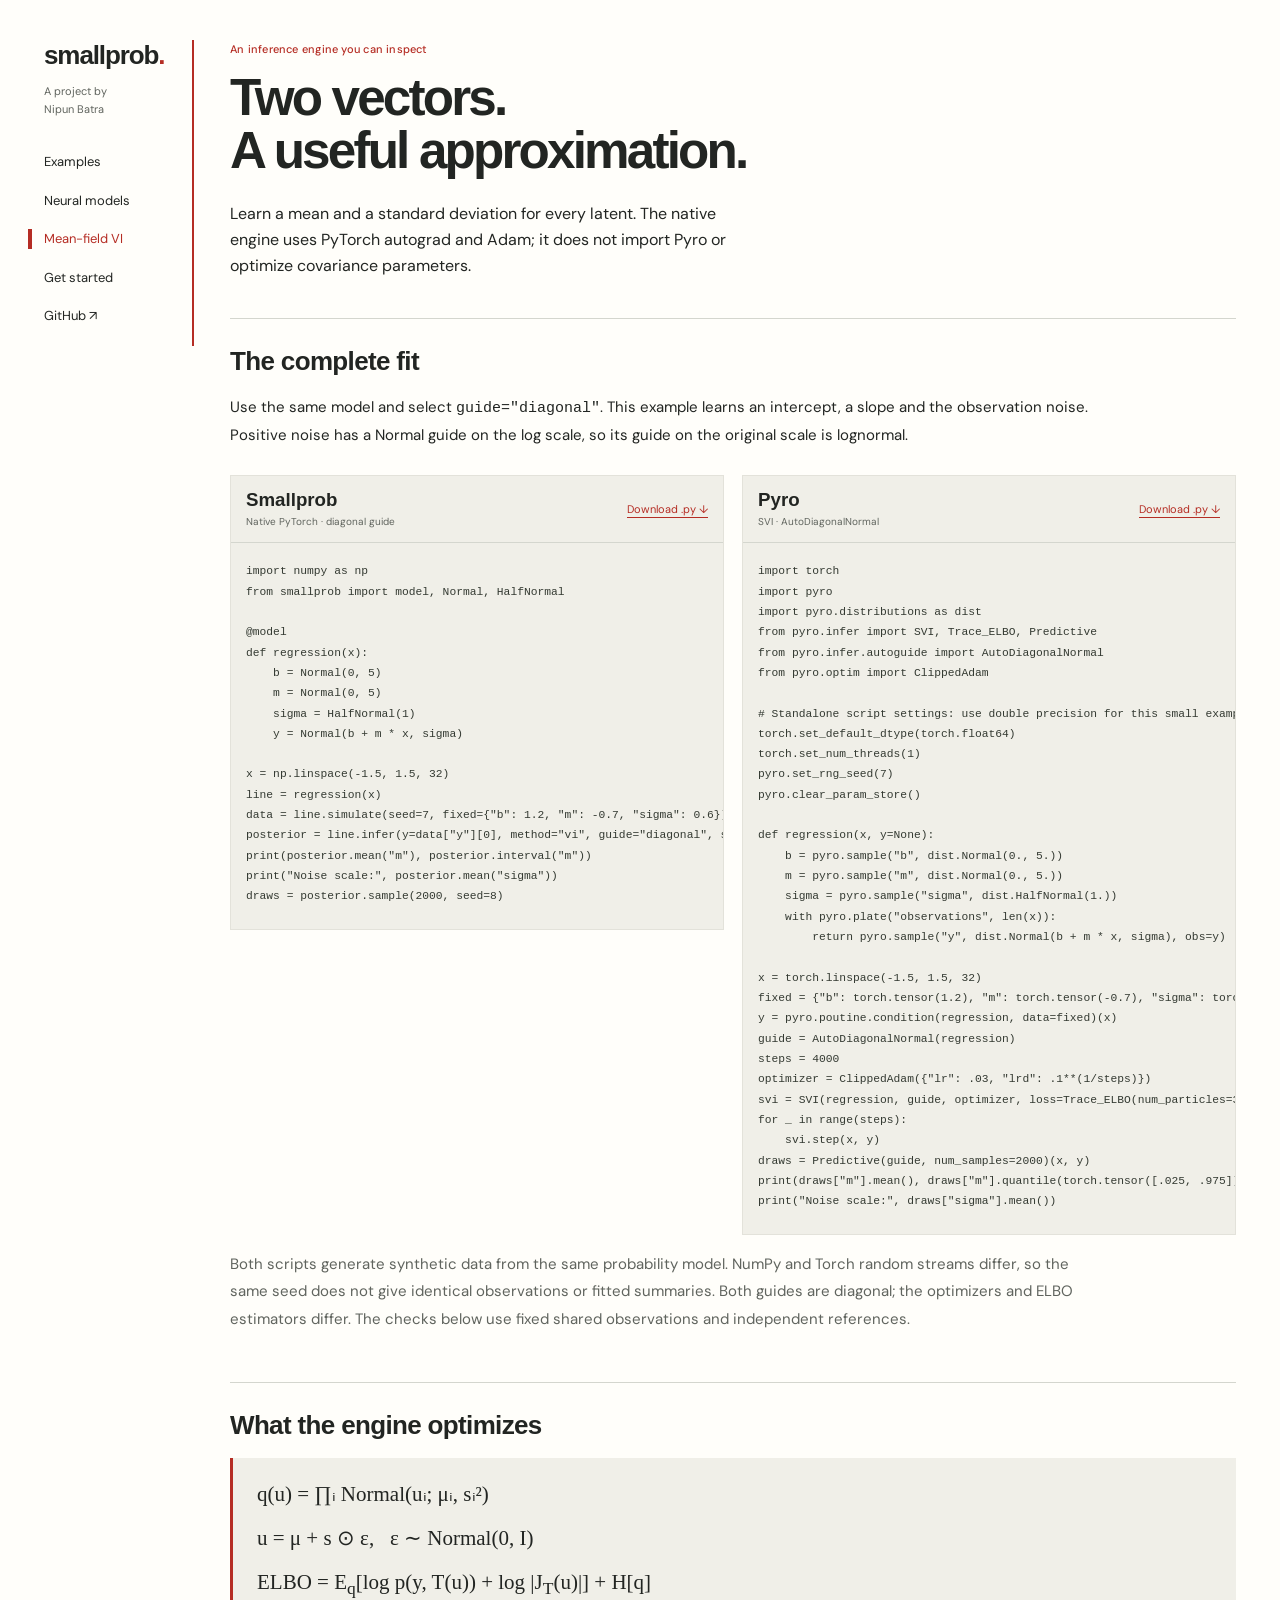
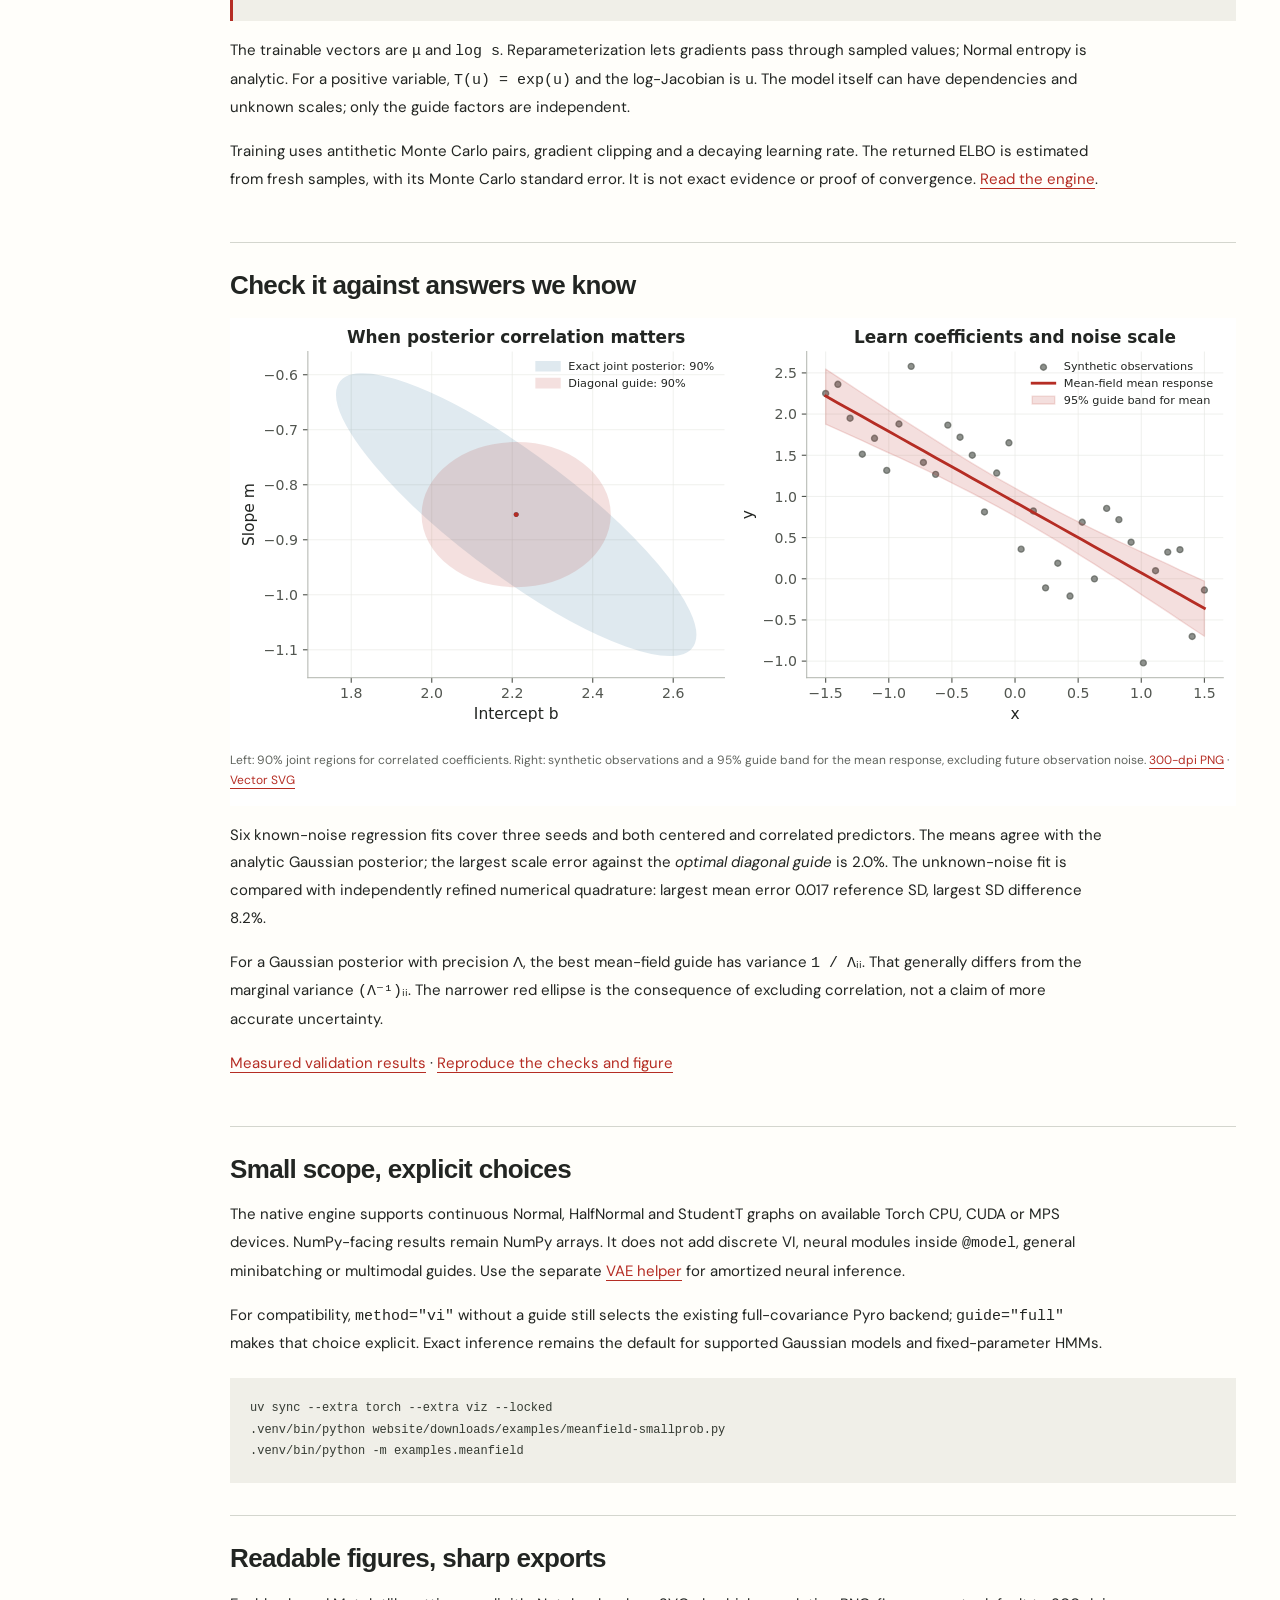
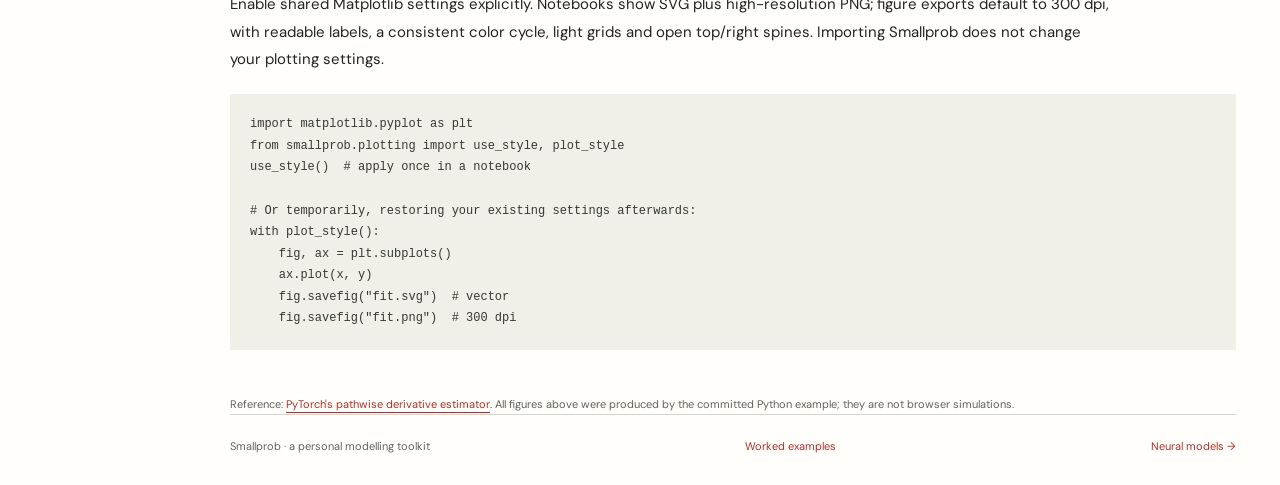
==== website/meanfield.html @ a1a0b84f "Add native diagonal VI and VAE with complete Pyro workflow comparisons" ====
<!doctype html><html lang="en"><head><meta charset="utf-8"><meta name="viewport" content="width=device-width,initial-scale=1"><title>Mean-field VI · Smallprob</title><meta name="description" content="A PyTorch-only variational inference engine with independent Normal factors, checked against exact posteriors."><link rel="icon" href="assets/favicon.svg" type="image/svg+xml"><link href="https://fonts.googleapis.com/css2?family=DM+Sans:wght@400;500;600;700&amp;display=swap" rel="stylesheet"><link rel="stylesheet" href="style.css"><link rel="stylesheet" href="article.css"></head>
<body><a class="skip-link" href="#main">Skip to content</a><div class="site-shell"><header class="site-header"><a class="wordmark" href="./">smallprob<span>.</span></a><p class="site-byline">A project by<br><a href="https://nipunbatra.github.io/">Nipun Batra</a></p><nav class="top-nav" aria-label="Main navigation"><a href="./#examples">Examples</a><a href="neural.html">Neural models</a><a href="meanfield.html" aria-current="page">Mean-field VI</a><a href="./#get-started">Get started</a><a href="https://github.com/nipunbatra/smallprob">GitHub ↗</a></nav></header>
<main id="main" class="page-width article-page"><section class="intro"><div><p class="eyebrow">An inference engine you can inspect</p><h1>Two vectors.<br>A useful approximation.</h1><p class="intro-lead">Learn a mean and a standard deviation for every latent. The native engine uses PyTorch autograd and Adam; it does not import Pyro or optimize covariance parameters.</p></div></section>
<section class="article-section"><h2>The complete fit</h2><p>Use the same model and select <code>guide="diagonal"</code>. This example learns an intercept, a slope and the observation noise. Positive noise has a Normal guide on the log scale, so its guide on the original scale is lognormal.</p><div class="comparison-grid"><div class="code-panel"><div class="code-heading"><div><h3>Smallprob</h3><p class="code-method">Native PyTorch · diagonal guide</p></div><a href="downloads/examples/meanfield-smallprob.py" download>Download .py ↓</a></div><pre tabindex="0"><code>import numpy as np
from smallprob import model, Normal, HalfNormal

@model
def regression(x):
    b = Normal(0, 5)
    m = Normal(0, 5)
    sigma = HalfNormal(1)
    y = Normal(b + m * x, sigma)

x = np.linspace(-1.5, 1.5, 32)
line = regression(x)
data = line.simulate(seed=7, fixed={&quot;b&quot;: 1.2, &quot;m&quot;: -0.7, &quot;sigma&quot;: 0.6})
posterior = line.infer(y=data[&quot;y&quot;][0], method=&quot;vi&quot;, guide=&quot;diagonal&quot;, steps=4000, seed=7)
print(posterior.mean(&quot;m&quot;), posterior.interval(&quot;m&quot;))
print(&quot;Noise scale:&quot;, posterior.mean(&quot;sigma&quot;))
draws = posterior.sample(2000, seed=8)
</code></pre></div><div class="code-panel"><div class="code-heading"><div><h3>Pyro</h3><p class="code-method">SVI · AutoDiagonalNormal</p></div><a href="downloads/examples/meanfield-pyro.py" download>Download .py ↓</a></div><pre tabindex="0"><code>import torch
import pyro
import pyro.distributions as dist
from pyro.infer import SVI, Trace_ELBO, Predictive
from pyro.infer.autoguide import AutoDiagonalNormal
from pyro.optim import ClippedAdam

# Standalone script settings: use double precision for this small example.
torch.set_default_dtype(torch.float64)
torch.set_num_threads(1)
pyro.set_rng_seed(7)
pyro.clear_param_store()

def regression(x, y=None):
    b = pyro.sample(&quot;b&quot;, dist.Normal(0., 5.))
    m = pyro.sample(&quot;m&quot;, dist.Normal(0., 5.))
    sigma = pyro.sample(&quot;sigma&quot;, dist.HalfNormal(1.))
    with pyro.plate(&quot;observations&quot;, len(x)):
        return pyro.sample(&quot;y&quot;, dist.Normal(b + m * x, sigma), obs=y)

x = torch.linspace(-1.5, 1.5, 32)
fixed = {&quot;b&quot;: torch.tensor(1.2), &quot;m&quot;: torch.tensor(-0.7), &quot;sigma&quot;: torch.tensor(0.6)}
y = pyro.poutine.condition(regression, data=fixed)(x)
guide = AutoDiagonalNormal(regression)
steps = 4000
optimizer = ClippedAdam({&quot;lr&quot;: .03, &quot;lrd&quot;: .1**(1/steps)})
svi = SVI(regression, guide, optimizer, loss=Trace_ELBO(num_particles=32, vectorize_particles=True))
for _ in range(steps):
    svi.step(x, y)
draws = Predictive(guide, num_samples=2000)(x, y)
print(draws[&quot;m&quot;].mean(), draws[&quot;m&quot;].quantile(torch.tensor([.025, .975])))
print(&quot;Noise scale:&quot;, draws[&quot;sigma&quot;].mean())
</code></pre></div></div><p class="comparison-note">Both scripts generate synthetic data from the same probability model. NumPy and Torch random streams differ, so the same seed does not give identical observations or fitted summaries. Both guides are diagonal; the optimizers and ELBO estimators differ. The checks below use fixed shared observations and independent references.</p></section>
<section class="article-section"><h2>What the engine optimizes</h2><div class="formula">q(u) = ∏ᵢ Normal(uᵢ; μᵢ, sᵢ²)<br>u = μ + s ⊙ ε, &nbsp; ε ∼ Normal(0, I)<br>ELBO = E<sub>q</sub>[log p(y, T(u)) + log |J<sub>T</sub>(u)|] + H[q]</div><p>The trainable vectors are <code>μ</code> and <code>log s</code>. Reparameterization lets gradients pass through sampled values; Normal entropy is analytic. For a positive variable, <code>T(u) = exp(u)</code> and the log-Jacobian is <code>u</code>. The model itself can have dependencies and unknown scales; only the guide factors are independent.</p><p>Training uses antithetic Monte Carlo pairs, gradient clipping and a decaying learning rate. The returned ELBO is estimated from fresh samples, with its Monte Carlo standard error. It is not exact evidence or proof of convergence. <a href="https://github.com/nipunbatra/smallprob/blob/main/src/smallprob/meanfield.py">Read the engine</a>.</p></section>
<section class="article-section"><h2>Check it against answers we know</h2><figure class="result-figure"><img src="assets/meanfield/validation.svg" alt="Exact correlated Gaussian ellipse compared with a narrower diagonal guide, and unknown-noise regression with guide bands"><figcaption>Left: 90% joint regions for correlated coefficients. Right: synthetic observations and a 95% guide band for the mean response, excluding future observation noise. <a href="assets/meanfield/validation.png">300-dpi PNG</a> · <a href="assets/meanfield/validation.svg">Vector SVG</a></figcaption></figure><p>Six known-noise regression fits cover three seeds and both centered and correlated predictors. The means agree with the analytic Gaussian posterior; the largest scale error against the <em>optimal diagonal guide</em> is 2.0%. The unknown-noise fit is compared with independently refined numerical quadrature: largest mean error 0.017 reference SD, largest SD difference 8.2%.</p><p>For a Gaussian posterior with precision Λ, the best mean-field guide has variance <code>1 / Λᵢᵢ</code>. That generally differs from the marginal variance <code>(Λ⁻¹)ᵢᵢ</code>. The narrower red ellipse is the consequence of excluding correlation, not a claim of more accurate uncertainty.</p><p><a href="assets/meanfield/validation.json">Measured validation results</a> · <a href="https://github.com/nipunbatra/smallprob/blob/main/examples/meanfield.py">Reproduce the checks and figure</a></p></section>
<section class="article-section"><h2>Small scope, explicit choices</h2><p>The native engine supports continuous Normal, HalfNormal and StudentT graphs on available Torch CPU, CUDA or MPS devices. NumPy-facing results remain NumPy arrays. It does not add discrete VI, neural modules inside <code>@model</code>, general minibatching or multimodal guides. Use the separate <a href="neural.html">VAE helper</a> for amortized neural inference.</p><p>For compatibility, <code>method="vi"</code> without a guide still selects the existing full-covariance Pyro backend; <code>guide="full"</code> makes that choice explicit. Exact inference remains the default for supported Gaussian models and fixed-parameter HMMs.</p><pre><code>uv sync --extra torch --extra viz --locked
.venv/bin/python website/downloads/examples/meanfield-smallprob.py
.venv/bin/python -m examples.meanfield</code></pre></section>
<section class="article-section"><h2>Readable figures, sharp exports</h2><p>Enable shared Matplotlib settings explicitly. Notebooks show SVG plus high-resolution PNG; figure exports default to 300 dpi, with readable labels, a consistent color cycle, light grids and open top/right spines. Importing Smallprob does not change your plotting settings.</p><pre><code>import matplotlib.pyplot as plt
from smallprob.plotting import use_style, plot_style
use_style()  # apply once in a notebook

# Or temporarily, restoring your existing settings afterwards:
with plot_style():
    fig, ax = plt.subplots()
    ax.plot(x, y)
    fig.savefig("fit.svg")  # vector
    fig.savefig("fit.png")  # 300 dpi</code></pre></section>
<p class="comparison-note">Reference: <a href="https://docs.pytorch.org/docs/stable/distributions.html#pathwise-derivative">PyTorch's pathwise derivative estimator</a>. All figures above were produced by the committed Python example; they are not browser simulations.</p>
</main><footer class="site-footer"><p>Smallprob · a personal modelling toolkit</p><a href="./">Worked examples</a><a href="neural.html">Neural models →</a></footer></div></body></html>
---- website/style.css ----
:root {
  color-scheme: light;
  --paper: #fffefa;
  --surface: #fffefa;
  --ink: #222522;
  --muted: #60645e;
  --line: #d4d6ce;
  --accent: #b52d24;
  --accent-soft: #f5eae4;
  --code: #f0efe8;
  --mono: ui-monospace, SFMono-Regular, Menlo, Consolas, "Liberation Mono", monospace;
  --sans: "DM Sans", Arial, sans-serif;
  --heading: Arial, Helvetica, sans-serif;
}
* { box-sizing: border-box; }
html { scroll-padding-top: 24px; scroll-behavior: smooth; }
body { margin: 0; background: var(--paper); color: var(--ink); font: 16px/1.65 var(--sans); -webkit-font-smoothing: antialiased; }
a { color: var(--accent); text-underline-offset: 4px; text-decoration-thickness: 1px; }
a:hover { text-decoration: underline; }
button, a { -webkit-tap-highlight-color: transparent; touch-action: manipulation; }
button { font: inherit; cursor: pointer; }
button:disabled { cursor: default; }
:focus-visible { outline: 2px solid var(--accent); outline-offset: 5px; }
img { display: block; max-width: 100%; }
[hidden] { display: none !important; }
h1, h2, h3, h4, p, figure { margin: 0; }
h1, h2, h3, h4 { font-family: var(--heading); line-height: 1.15; text-wrap: balance; }
code, pre { font-family: var(--mono); }
.site-shell { width: min(1360px, calc(100% - 88px)); margin: 40px auto 0; display: grid; grid-template-columns: 150px minmax(0, 1fr); column-gap: 36px; }
.page-width { min-width: 0; grid-column: 2; }
.skip-link { position: fixed; top: 8px; left: 8px; transform: translateY(-160%); background: var(--paper); padding: 10px 14px; z-index: 5; }
.skip-link:focus { transform: none; }
.site-header { align-self: start; position: sticky; top: 32px; border-right: 2px solid var(--accent); padding: 0 18px 20px 0; }
.wordmark { display: block; color: var(--ink); font: 700 26px/1.2 var(--heading); letter-spacing: -1.1px; text-decoration: none; }
.wordmark span { color: var(--accent); }
.wordmark:hover { color: var(--accent); text-decoration: none; }
.site-byline { font-size: 11px; line-height: 1.6; margin-top: 12px; color: var(--muted); }
.site-byline a { color: inherit; text-decoration: none; }
.site-byline a:hover { color: var(--accent); text-decoration: underline; }
.top-nav { display: flex; flex-direction: column; align-items: flex-start; gap: 19px; padding-top: 34px; font-size: 13px; line-height: 1.5; }
.top-nav a { color: var(--ink); text-decoration: none; }
.top-nav a[aria-current] { color: var(--accent); border-left: 4px solid var(--accent); padding-left: 12px; margin-left: -16px; }
.top-nav a:hover { color: var(--accent); }
.rail-note { font-size: 10px; color: var(--muted); line-height: 1.8; margin-top: 42px; }
.intro { display: grid; grid-template-columns: minmax(0, 1.35fr) minmax(0, 1fr); align-items: end; gap: 5%; padding-bottom: 38px; }
.eyebrow { font-size: 11px; font-weight: 500; color: var(--accent); letter-spacing: .02em; }
h1 { font-size: clamp(42px, 4.1vw, 62px); font-weight: 800; letter-spacing: -.055em; line-height: 1.04; margin-top: 13px; }
.intro-lead { font-size: 16px; line-height: 1.65; max-width: 530px; margin-top: 23px; text-wrap: pretty; }
.intro-links { display: flex; flex-wrap: wrap; gap: 9px 24px; margin-top: 18px; font-size: 12px; }
.intro-links a { text-decoration: none; }
.intro-links a:hover { text-decoration: underline; }
.intro-aside { border-top: 1px solid var(--line); padding-top: 19px; margin-bottom: 4px; font-size: 12px; color: var(--muted); }
.intro-code { margin-bottom: 8px; overflow-wrap: anywhere; color: var(--ink); font-size: 13px; }
.intro-detail { margin-top: 18px; font-size: 11px; }
.gallery { border-top: 1px solid var(--line); }
.case-sidebar { border-bottom: 1px solid var(--line); padding: 22px 0 20px; margin-bottom: 30px; }
.sidebar-heading { display: flex; align-items: baseline; gap: 10px; margin-bottom: 15px; }
.sidebar-heading h2 { font-size: 24px; font-weight: 700; letter-spacing: -.035em; }
.sidebar-heading > span { font: 11px var(--mono); color: var(--muted); }
.case-tabs { display: grid; grid-template-columns: repeat(4, minmax(0, 1fr)); gap: 7px 18px; }
.case-tab { display: flex; align-items: baseline; gap: 8px; text-align: left; border: 0; border-bottom: 1px solid transparent; background: transparent; padding: 7px 0; color: var(--muted); font-size: 12px; line-height: 1.5; transition: color .12s, border-color .12s; }
.case-tab:hover { color: var(--accent); border-bottom-color: var(--line); }
.case-tab[aria-selected=true] { color: var(--accent); font-weight: 600; border-bottom-color: var(--accent); }
.case-tab:active { transform: translateY(1px); }
.case-number { flex: none; font: 10px var(--mono); opacity: .7; }
.sidebar-note { font-size: 11px; line-height: 1.6; color: var(--muted); margin-top: 13px; }
.case-main { min-width: 0; }
.case-heading { display: flex; justify-content: space-between; align-items: flex-start; gap: 20px; margin-bottom: 13px; }
.case-heading .eyebrow { font-size: 11px; margin-bottom: 10px; }
.case-heading h2 { font-size: 32px; font-weight: 700; letter-spacing: -.035em; }
.method-badge { flex-shrink: 0; font-size: 10px; line-height: 1.4; padding: 6px 0 6px 10px; border-left: 2px solid var(--accent); margin-top: 3px; color: var(--muted); }
.case-description { max-width: 770px; color: var(--muted); font-size: 14px; line-height: 1.7; text-wrap: pretty; }
.model-section, .figure-section, .result-section { margin-top: 30px; }
.section-label { font-size: 17px; font-weight: 700; letter-spacing: -.02em; line-height: 1.5; }
.section-heading { display: flex; align-items: center; justify-content: space-between; gap: 18px; margin-bottom: 14px; }
.download-links { display: flex; flex-wrap: wrap; gap: 16px; }
.workflow-tabs { display: flex; align-items: stretch; flex-wrap: wrap; gap: 0; border-bottom: 1px solid var(--line); margin-bottom: 16px; }
.workflow-tab { border: 0; border-bottom: 2px solid transparent; margin-bottom: -1px; background: transparent; padding: 11px 15px 10px; font-size: 12px; line-height: 1.5; color: var(--muted); }
.workflow-tab:first-child { padding-left: 0; padding-right: 18px; }
.workflow-tab[aria-selected=true] { color: var(--accent); font-weight: 600; border-bottom-color: var(--accent); }
.workflow-tab:hover { color: var(--accent); }
.workflow-tab:active { transform: translateY(1px); }
.workflow-number { margin-right: 7px; font: 10px var(--mono); opacity: .7; }
.comparison-grid { display: grid; grid-template-columns: minmax(0, 1fr) minmax(0, 1fr); gap: 18px; align-items: start; }
.code-panel { min-width: 0; background: var(--code); border: 1px solid #e3e2da; overflow: hidden; }
.code-panel-smallprob { border-top: 2px solid var(--accent); }
.code-heading { display: flex; justify-content: space-between; align-items: center; gap: 10px; min-height: 67px; padding: 11px 15px; border-bottom: 1px solid var(--line); }
.code-heading h4 { font-size: 13px; font-weight: 700; line-height: 1.4; }
.code-method { color: var(--muted); font-size: 10px; line-height: 1.45; margin-top: 4px; }
.code-panel-smallprob .code-heading h4 { color: var(--accent); }
.code-caption { font-size: 11px; color: var(--muted); }
.copy-button { flex-shrink: 0; border: 0; border-radius: 2px; background: transparent; color: var(--muted); padding: 4px; font-size: 10px; line-height: 1.6; }
.copy-button:hover { color: var(--accent); background: var(--accent-soft); }
.copy-button:active { transform: translateY(1px); }
pre { margin: 0; padding: 18px 15px 22px; overflow-x: auto; max-width: 100%; font-size: 11.3px; line-height: 1.8; tab-size: 4; color: #343a32; scrollbar-width: thin; scrollbar-color: #b9bdb2 transparent; }
pre code { font: inherit; white-space: pre; }
.tok-keyword { color: #a52e29; font-weight: 600; }
.tok-string { color: #586446; }
.tok-number { color: #845e3c; }
.tok-comment { color: #72766c; font-style: italic; }
.comparison-note { font-size: 11px; line-height: 1.75; color: var(--muted); margin-top: 13px; max-width: 850px; }
#workflow-note:empty { display: none; }
.text-link { font-size: 11px; font-weight: 500; text-decoration: none; line-height: 1.7; }
.text-link:hover { text-decoration: underline; }
.model-figure { border-top: 1px solid var(--line); border-bottom: 1px solid var(--line); padding-block: 15px 12px; }
.model-figure > a { display: block; background: white; min-height: 160px; }
.model-figure img { width: 100%; height: auto; max-height: 760px; object-fit: contain; }
.model-figure figcaption { font-size: 10px; line-height: 1.7; color: var(--muted); padding-top: 12px; }
.result-text { white-space: pre-line; font-size: 14px; line-height: 1.75; max-width: 780px; margin-bottom: 18px; font-variant-numeric: tabular-nums; }
.result-figure { background: white; overflow: hidden; }
.result-figure img { width: 100%; max-height: 720px; object-fit: contain; }
.figure-error { background: var(--code); padding: 28px; color: var(--muted); font-size: 13px; }
.notes-section { margin-top: 30px; border-top: 1px solid var(--line); padding-top: 22px; }
.model-notes { padding-left: 17px; margin: 14px 0 0; font-size: 12px; color: var(--muted); max-width: 850px; line-height: 1.8; }
.model-notes li + li { margin-top: 7px; }
.source-links { display: flex; flex-wrap: wrap; gap: 8px 22px; margin-top: 17px; font-size: 11px; }
.source-links a { overflow-wrap: anywhere; }
.case-stepper { display: flex; justify-content: space-between; align-items: center; gap: 20px; margin-top: 30px; border-top: 1px solid var(--line); padding-top: 20px; }
.case-stepper button { border: 0; background: transparent; color: var(--accent); font-size: 12px; font-weight: 500; padding: 5px 0; }
.case-stepper button:disabled { opacity: .4; }
.case-stepper button:not(:disabled):hover { text-decoration: underline; text-underline-offset: 4px; }
.neural-preview { display: grid; grid-template-columns: minmax(0, 1.2fr) minmax(0, 1fr); gap: 8%; margin-top: 65px; padding-block: 30px 35px; border-top: 1px solid var(--line); }
.neural-preview h2, .setup-copy h2 { font-size: 30px; letter-spacing: -.035em; margin: 11px 0 16px; }
.neural-preview > div > p:not(.eyebrow) { font-size: 14px; color: var(--muted); line-height: 1.75; }
.neural-preview .text-link { display: inline-block; margin-top: 17px; font-size: 12px; }
.neural-sketch { align-self: center; display: grid; grid-template-columns: auto minmax(0, 1fr) auto minmax(0, 1fr) auto; align-items: center; text-align: center; gap: 8px; padding-top: 20px; }
.sketch-node { font: italic 28px Georgia, serif; border: 1px solid var(--line); width: 44px; height: 44px; border-radius: 50%; display: grid; place-items: center; }
.sketch-arrow { position: relative; font-size: 30px; color: var(--accent); }
.sketch-arrow > span { position: absolute; bottom: 90%; width: max-content; max-width: 125%; left: 50%; transform: translateX(-50%); font-size: 9px; color: var(--muted); }
.neural-sketch > p { grid-column: 1 / -1; margin-top: 14px; font-size: 10px !important; }
.get-started { display: grid; grid-template-columns: minmax(0, 1fr) minmax(0, 1.35fr); gap: 6%; padding-block: 34px 38px; border-top: 1px solid var(--line); }
.setup-copy > p:not(.eyebrow) { font-size: 14px; color: var(--muted); line-height: 1.8; max-width: 420px; }
.primary-link { display: inline-flex; align-items: center; gap: 14px; margin-top: 20px; font-size: 12px; font-weight: 500; text-decoration: none; }
.primary-link:hover { text-decoration: underline; }
.setup-detail { min-width: 0; align-self: center; }
.setup-detail .code-heading { min-height: 43px; }
.setup-detail pre { font-size: 11px; line-height: 2; }
.setup-note { font-size: 11px; color: var(--muted); line-height: 1.8; margin-top: 13px; }
.setup-note code { font-size: 10px; }
.notebook-section { display: grid; grid-template-columns: minmax(0, 1fr) minmax(0, 1.35fr); gap: 6%; padding-block: 30px 36px; border-top: 1px solid var(--line); }
.notebook-section h2 { font-size: 24px; letter-spacing: -.035em; margin-bottom: 13px; }
.notebook-section > div > p { font-size: 13px; color: var(--muted); max-width: 360px; }
.notebook-list { display: grid; gap: 22px; font-size: 13px; }
.notebook-list > div + div { border-top: 1px solid var(--line); padding-top: 19px; }
.notebook-list p { display: flex; flex-wrap: wrap; gap: 8px 24px; margin-top: 7px; font-size: 11px; }
.site-footer { grid-column: 2; display: flex; justify-content: space-between; align-items: center; gap: 18px; border-top: 1px solid var(--line); padding-block: 22px 30px; font-size: 11px; color: var(--muted); }
.site-footer a { text-decoration: none; }
.load-state { padding: 20px 0; color: var(--muted); font-size: 14px; }
.load-state p { margin-bottom: 18px; }
.skeleton { background: var(--code); }
.skeleton-title { height: 32px; width: 48%; margin-bottom: 32px; }
.skeleton-code { height: 240px; width: 100%; }
.navigation-status { padding: 12px 14px; margin-bottom: 22px; background: var(--code); border-left: 2px solid var(--accent); font-size: 12px; }
.copy-status { position: fixed; bottom: 22px; left: 50%; transform: translateX(-50%); max-width: calc(100% - 32px); width: max-content; background: var(--ink); color: var(--surface); padding: 0; z-index: 3; font-size: 12px; line-height: 1.5; pointer-events: none; }
.copy-status:not(:empty) { padding: 10px 16px; }
.copy-fallback { position: fixed; top: 0; left: 0; width: 1px; height: 1px; padding: 0; border: 0; opacity: 0; pointer-events: none; }
@media (min-width: 1500px) { pre { font-size: 12px; } }
@media (max-width: 1180px) {
  .site-shell { width: calc(100% - 56px); grid-template-columns: 125px minmax(0, 1fr); column-gap: 27px; }
  .wordmark { font-size: 24px; }
  .intro { gap: 4%; grid-template-columns: minmax(0, 1.4fr) minmax(0, 1fr); }
  .intro-code { font-size: 11px; }
  .case-tabs { grid-template-columns: repeat(3, minmax(0, 1fr)); }
  .case-tab { font-size: 11px; }
  pre { font-size: 10.5px; }
}
@media (max-width: 900px) {
  .site-shell { display: block; width: calc(100% - 40px); margin-top: 0; }
  .site-header { position: static; border: 0; border-bottom: 1px solid var(--line); padding: 22px 0; }
  .wordmark { font-size: 28px; display: inline-block; }
  .site-byline { display: inline-block; margin: 0 0 0 16px; font-size: 10px; line-height: 1.4; }
  .site-byline br { display: none; }
  .top-nav { flex-direction: row; flex-wrap: wrap; gap: 10px 22px; padding-top: 16px; font-size: 12px; }
  .top-nav a[aria-current] { border: 0; padding: 0; margin: 0; text-decoration: underline; text-underline-offset: 7px; }
  .rail-note { display: none; }
  .intro { padding-block: 28px 30px; gap: 5%; }
  h1 { font-size: 48px; }
  .intro-lead { font-size: 15px; }
  .intro-aside { font-size: 11px; }
  .intro-detail { font-size: 10px; }
  .case-heading h2 { font-size: 29px; }
  .case-tabs { grid-template-columns: repeat(3, minmax(0, 1fr)); }
  .comparison-grid { gap: 14px; }
  .code-heading { padding-inline: 12px; }
  pre { padding-inline: 12px; }
  .neural-preview { gap: 5%; }
}
@media (max-width: 680px) {
  .site-shell { width: calc(100% - 36px); }
  .top-nav { gap: 9px 20px; font-size: 11px; }
  .intro { grid-template-columns: 1fr; gap: 23px; }
  h1 { font-size: 46px; }
  .intro-lead { max-width: 490px; margin-top: 18px; }
  .intro-links { font-size: 11px; gap: 10px 20px; }
  .intro-aside { font-size: 11px; padding-top: 16px; }
  .intro-code { font-size: 13px; }
  .intro-detail { margin-top: 10px; }
  .case-sidebar { padding-block: 20px; margin-bottom: 25px; }
  .sidebar-heading h2 { font-size: 23px; }
  .case-tabs { grid-template-columns: repeat(2, minmax(0, 1fr)); gap: 6px 15px; }
  .case-tab { font-size: 11px; gap: 6px; padding-block: 8px; }
  .case-number { font-size: 9px; }
  .case-heading { flex-direction: column; align-items: flex-start; gap: 12px; }
  .case-heading h2 { font-size: 29px; }
  .method-badge { font-size: 10px; padding-block: 3px; }
  .case-description { font-size: 13px; }
  .section-heading { align-items: flex-start; gap: 10px; flex-wrap: wrap; }
  .section-label { font-size: 16px; }
  .download-links { gap: 17px; }
  .text-link { font-size: 10px; }
  .workflow-tabs { flex-wrap: nowrap; }
  .workflow-tab { flex: 1; padding: 10px 6px; font-size: 10px; text-align: center; }
  .workflow-tab:first-child { padding-inline: 0 6px; }
  .workflow-number { display: block; margin: 0 0 3px; font-size: 9px; }
  .comparison-grid { grid-template-columns: 1fr; gap: 16px; }
  .code-heading { min-height: 61px; }
  .code-heading h4 { font-size: 12px; }
  pre { font-size: 11px; }
  .comparison-note { font-size: 10px; }
  .model-figure { padding-top: 12px; }
  .model-figure > a { min-height: 110px; }
  .model-figure figcaption { font-size: 9px; }
  .result-text { font-size: 13px; }
  .model-notes { font-size: 11px; }
  .source-links { font-size: 10px; gap: 9px 18px; }
  .case-stepper button { font-size: 11px; }
  .neural-preview { grid-template-columns: 1fr; gap: 35px; margin-top: 45px; padding-block: 28px 32px; }
  .neural-preview h2, .setup-copy h2 { font-size: 27px; }
  .neural-preview > div > p:not(.eyebrow) { font-size: 13px; }
  .neural-sketch { width: min(420px, 100%); padding: 18px 8px 0; }
  .get-started, .notebook-section { grid-template-columns: 1fr; gap: 25px; padding-block: 28px 32px; }
  .setup-copy > p:not(.eyebrow) { font-size: 13px; }
  .setup-detail pre { font-size: 10px; }
  .setup-note { font-size: 10px; }
  .notebook-section h2 { font-size: 23px; }
  .notebook-section > div > p { font-size: 12px; }
  .notebook-list { font-size: 12px; }
  .notebook-list p { font-size: 10px; }
  .site-footer { flex-wrap: wrap; column-gap: 18px; row-gap: 8px; font-size: 10px; }
  .site-footer > p { width: 100%; }
  .copy-status { font-size: 11px; }
}
@media (prefers-reduced-motion: reduce) {
  * { scroll-behavior: auto !important; transition: none !important; }
}
/* Neural model companion page. */
.math-aside { font-size: 13px; line-height: 1.8; }
.math-aside > p + p { margin-top: 15px; }
.math-aside strong { font-size: 11px; font-weight: 500; color: var(--ink); }
.neural-example { padding-top: 28px; border-top: 1px solid var(--line); }
.neural-figures { display: grid; gap: 30px; margin-top: 24px; }
.neural-figures figure { margin: 0; min-width: 0; border-bottom: 1px solid var(--line); padding-bottom: 14px; }
.neural-figures img { width: 100%; max-height: 740px; object-fit: contain; background: white; }
.neural-figures figcaption { font-size: 11px; color: var(--muted); line-height: 1.7; margin-top: 12px; }
.neural-figures figcaption a { margin-left: 12px; white-space: nowrap; }
.metric-list { margin-top: 18px; display: grid; grid-template-columns: repeat(2, minmax(0, 1fr)); column-gap: 30px; }
.metric-list > div { display: grid; grid-template-columns: minmax(0, 1fr) auto; align-items: baseline; gap: 18px; border-top: 1px solid var(--line); padding-block: 11px; font-size: 12px; }
.metric-list dt { color: var(--muted); }
.metric-list dd { margin: 0; font: 12px/1.5 var(--mono); text-align: right; }
.neural-next { margin-top: 42px; border-top: 1px solid var(--line); padding-block: 28px 36px; }
.neural-next h2 { font-size: 26px; letter-spacing: -.035em; margin-bottom: 22px; }
.neural-next-grid { display: grid; grid-template-columns: repeat(2, minmax(0, 1fr)); gap: 35px; }
.neural-next-grid h3 { font-size: 16px; margin-bottom: 9px; }
.neural-next-grid p { font-size: 13px; color: var(--muted); line-height: 1.75; margin-bottom: 12px; }
.neural-next-grid a { font-size: 11px; }
@media (max-width: 680px) {
  .math-aside { font-size: 12px; }
  .metric-list, .neural-next-grid { grid-template-columns: 1fr; }
  .neural-next-grid { gap: 24px; }
  .neural-next h2 { font-size: 24px; }
  .neural-figures figcaption { font-size: 10px; }
}

.metric-detail { grid-column: 1 / -1; font-size: 10px; color: var(--muted); line-height: 1.65; margin-top: -9px; }
.equation-lines { border-left: 2px solid var(--line); padding-left: 15px; margin-top: 20px; font: 13px/1.8 var(--mono); overflow-x: auto; }
.equation-lines p + p { margin-top: 8px; }
@media (max-width: 680px) { .equation-lines { font-size: 10px; } }
---- website/article.css ----
.article-page .intro { display: block; max-width: 890px; }
.article-page .intro h1 { font-size: clamp(38px, 4vw, 58px); }
.article-section { border-top: 1px solid var(--line); padding: 28px 0 32px; }
.article-section h2 { font-size: 26px; letter-spacing: -.025em; margin-bottom: 17px; }
.article-section > p { font-size: 15px; line-height: 1.85; max-width: 880px; margin: 16px 0; }
.article-section .comparison-grid { margin: 25px 0 15px; }
.article-section .code-heading a { font-size: 11px; }
.article-section figcaption { font-size: 12px; line-height: 1.7; color: var(--muted); padding: 15px 0; }
.article-section .formula { font: 21px/2.1 Georgia, serif; border-left: 3px solid var(--accent); padding: 14px 24px; background: var(--code); overflow-wrap: anywhere; }
.article-section > pre { background: var(--code); margin-top: 20px; padding: 20px; font-size: 12px; }
@media (max-width: 600px) { .article-section .formula { font-size: 16px; padding: 12px 15px; } .article-section > p { font-size: 14px; } }
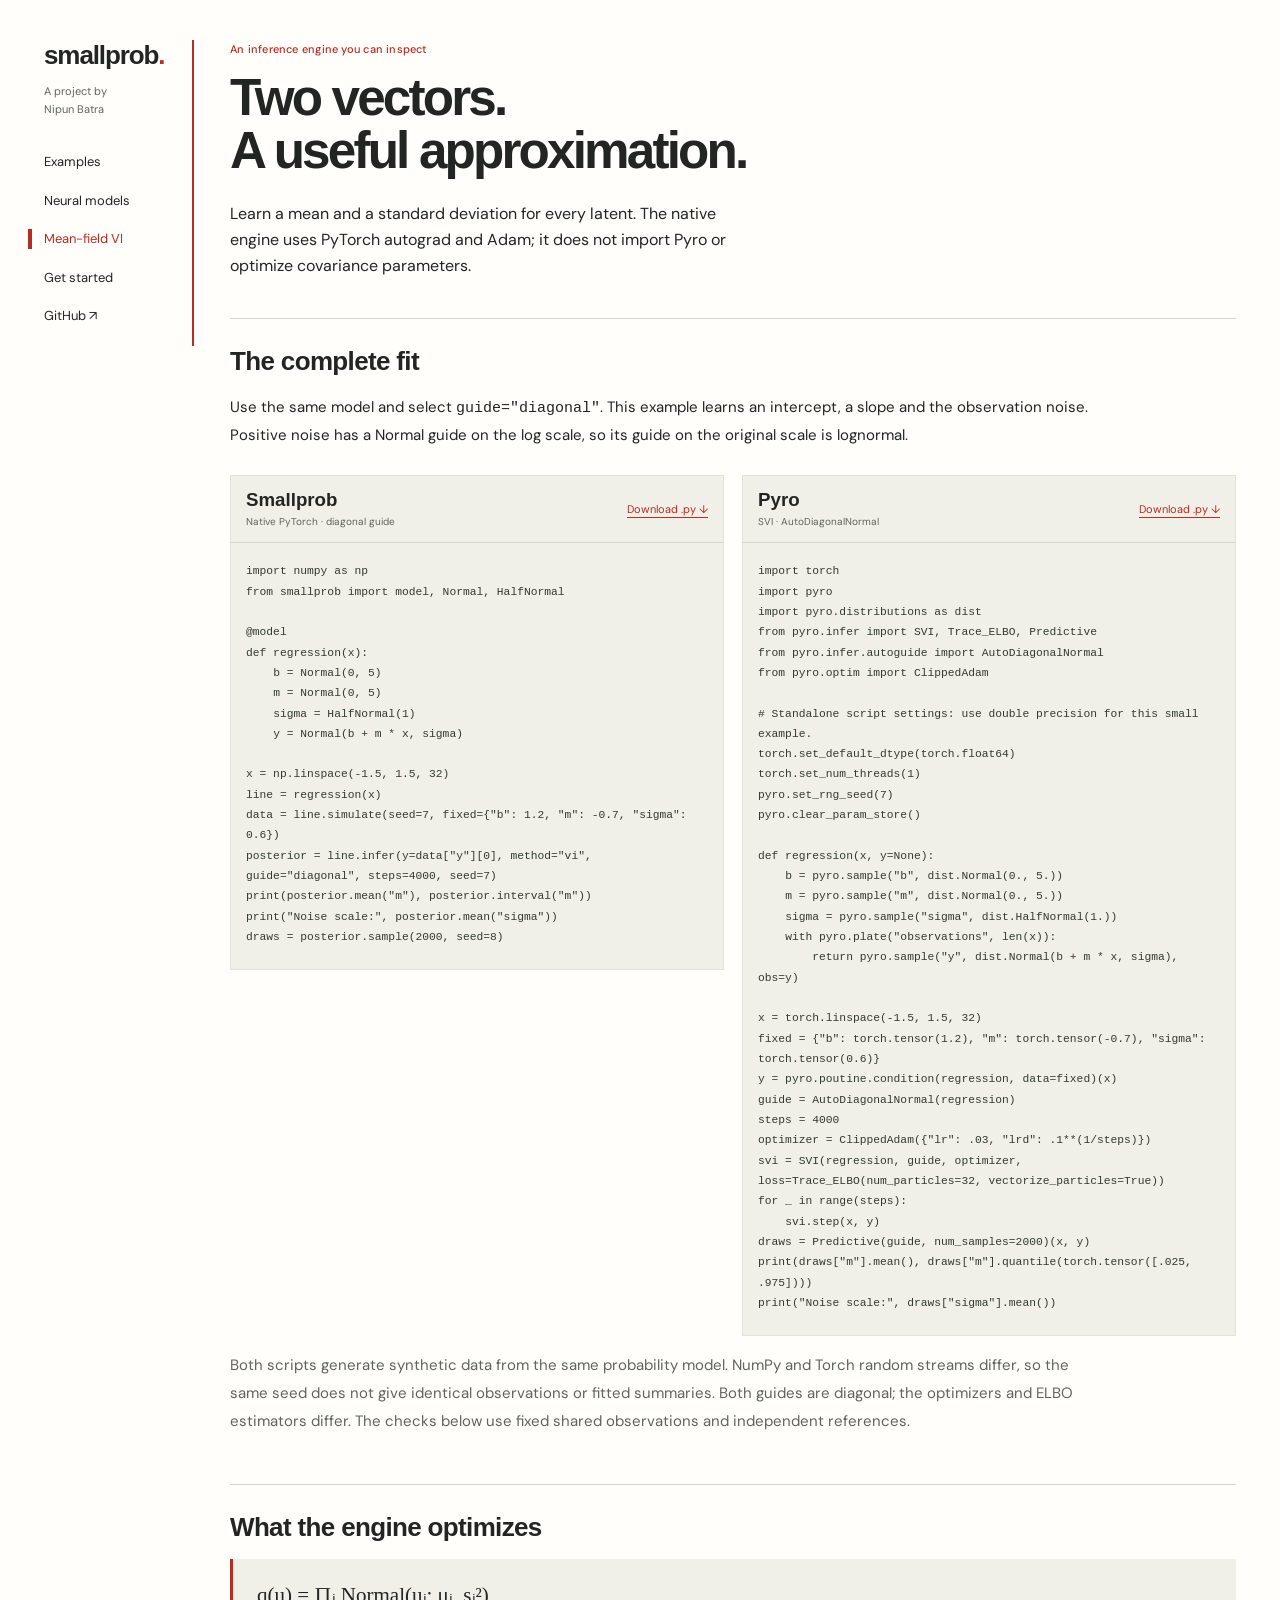
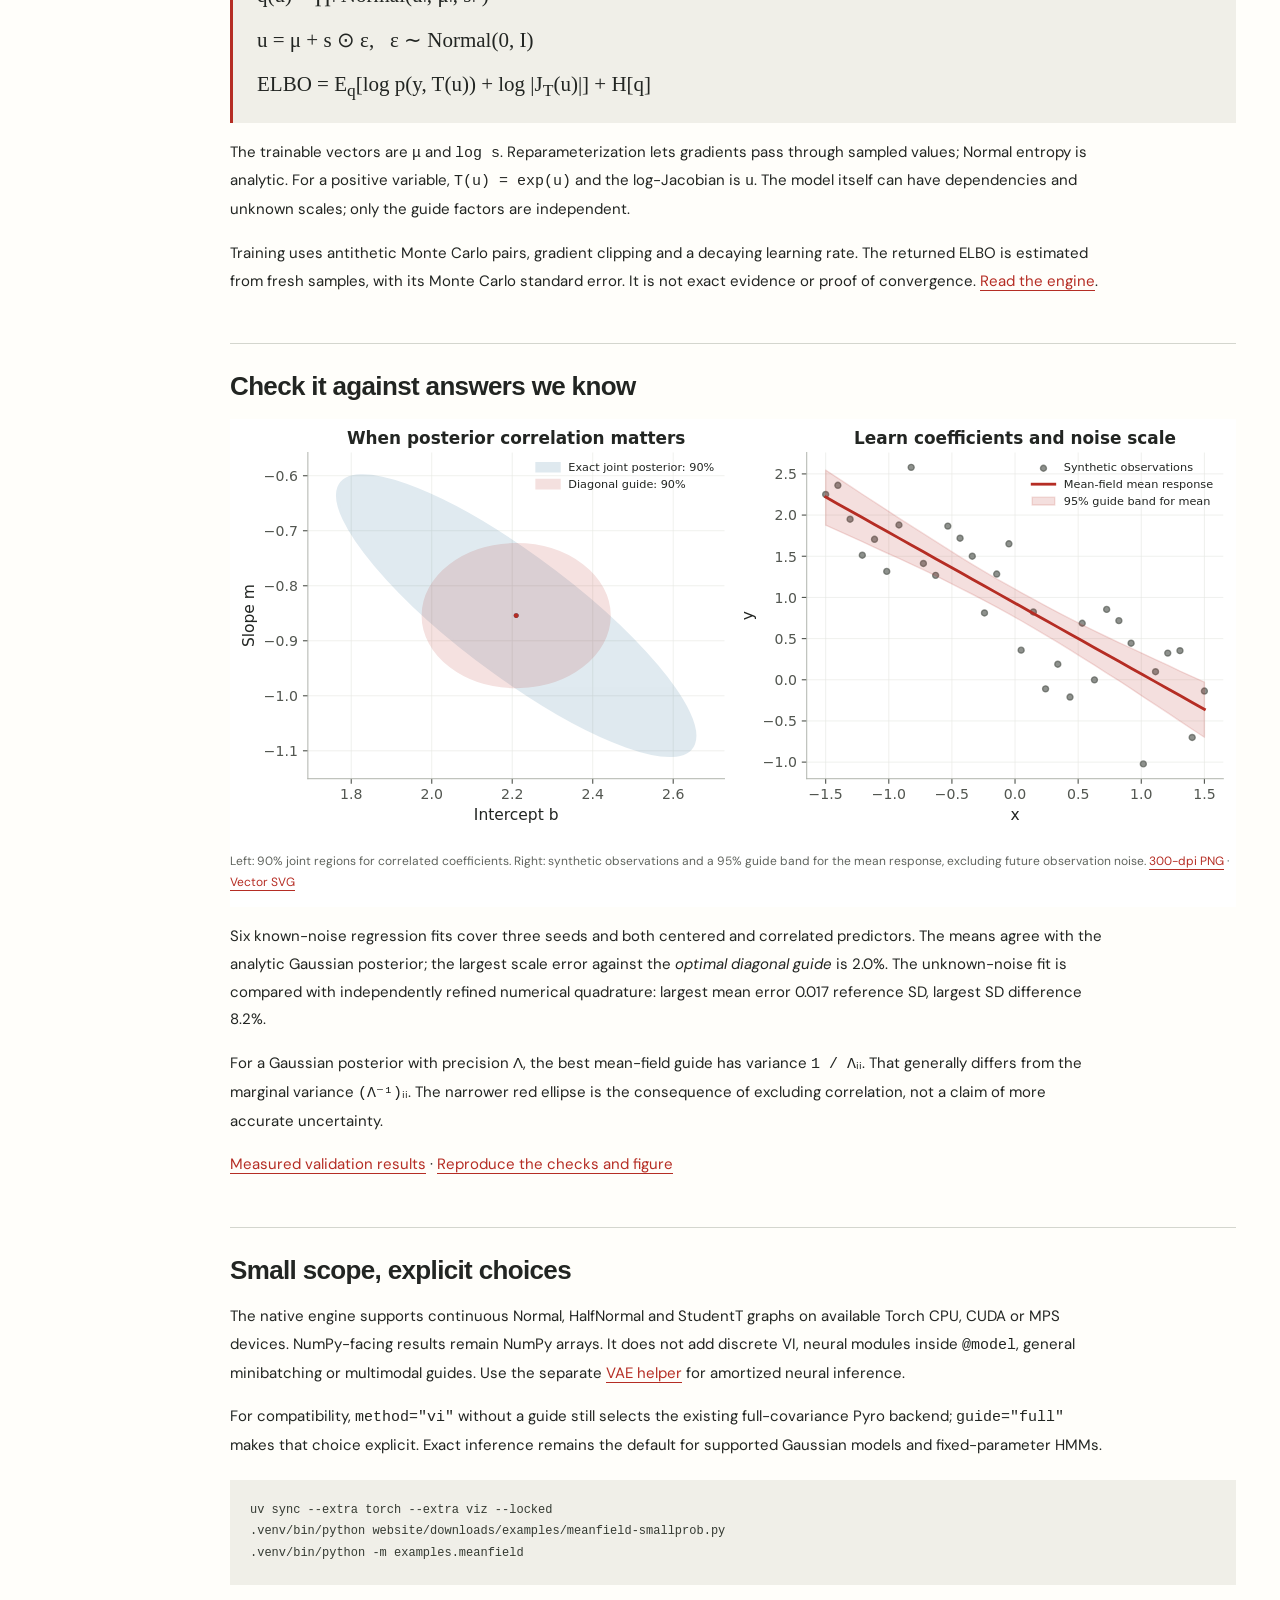
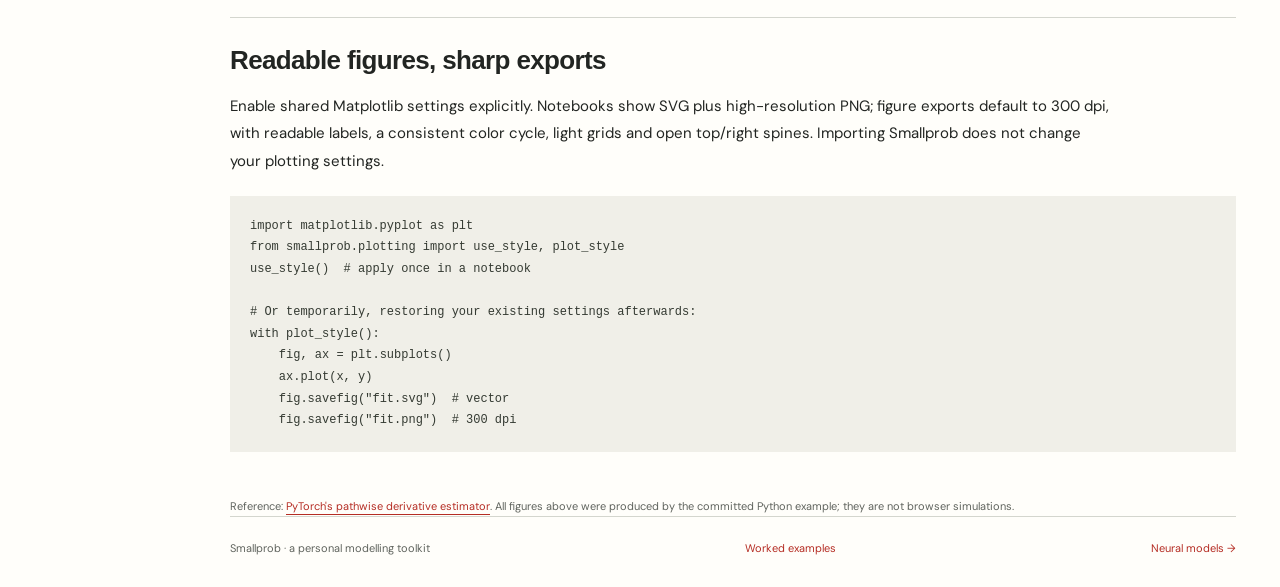
==== commit 6af1dd31: "Use portable numerical tolerance and wrap comparison code" ====
--- a/website/meanfield.html
+++ b/website/meanfield.html
@@ -1,4 +1,4 @@
-<!doctype html><html lang="en"><head><meta charset="utf-8"><meta name="viewport" content="width=device-width,initial-scale=1"><title>Mean-field VI · Smallprob</title><meta name="description" content="A PyTorch-only variational inference engine with independent Normal factors, checked against exact posteriors."><link rel="icon" href="assets/favicon.svg" type="image/svg+xml"><link href="https://fonts.googleapis.com/css2?family=DM+Sans:wght@400;500;600;700&amp;display=swap" rel="stylesheet"><link rel="stylesheet" href="style.css"><link rel="stylesheet" href="article.css"></head>
+<!doctype html><html lang="en"><head><meta charset="utf-8"><meta name="viewport" content="width=device-width,initial-scale=1"><title>Mean-field VI · Smallprob</title><meta name="description" content="A PyTorch-only variational inference engine with independent Normal factors, checked against exact posteriors."><link rel="icon" href="assets/favicon.svg" type="image/svg+xml"><link href="https://fonts.googleapis.com/css2?family=DM+Sans:wght@400;500;600;700&amp;display=swap" rel="stylesheet"><link rel="stylesheet" href="style.css?v=0.6.0-2"><link rel="stylesheet" href="article.css"></head>
 <body><a class="skip-link" href="#main">Skip to content</a><div class="site-shell"><header class="site-header"><a class="wordmark" href="./">smallprob<span>.</span></a><p class="site-byline">A project by<br><a href="https://nipunbatra.github.io/">Nipun Batra</a></p><nav class="top-nav" aria-label="Main navigation"><a href="./#examples">Examples</a><a href="neural.html">Neural models</a><a href="meanfield.html" aria-current="page">Mean-field VI</a><a href="./#get-started">Get started</a><a href="https://github.com/nipunbatra/smallprob">GitHub ↗</a></nav></header>
 <main id="main" class="page-width article-page"><section class="intro"><div><p class="eyebrow">An inference engine you can inspect</p><h1>Two vectors.<br>A useful approximation.</h1><p class="intro-lead">Learn a mean and a standard deviation for every latent. The native engine uses PyTorch autograd and Adam; it does not import Pyro or optimize covariance parameters.</p></div></section>
 <section class="article-section"><h2>The complete fit</h2><p>Use the same model and select <code>guide="diagonal"</code>. This example learns an intercept, a slope and the observation noise. Positive noise has a Normal guide on the log scale, so its guide on the original scale is lognormal.</p><div class="comparison-grid"><div class="code-panel"><div class="code-heading"><div><h3>Smallprob</h3><p class="code-method">Native PyTorch · diagonal guide</p></div><a href="downloads/examples/meanfield-smallprob.py" download>Download .py ↓</a></div><pre tabindex="0"><code>import numpy as np
--- a/website/style.css
+++ b/website/style.css
@@ -93,7 +93,7 @@
 .copy-button:hover { color: var(--accent); background: var(--accent-soft); }
 .copy-button:active { transform: translateY(1px); }
 pre { margin: 0; padding: 18px 15px 22px; overflow-x: auto; max-width: 100%; font-size: 11.3px; line-height: 1.8; tab-size: 4; color: #343a32; scrollbar-width: thin; scrollbar-color: #b9bdb2 transparent; }
-pre code { font: inherit; white-space: pre; }
+pre code { font: inherit; white-space: pre-wrap; overflow-wrap: anywhere; }
 .tok-keyword { color: #a52e29; font-weight: 600; }
 .tok-string { color: #586446; }
 .tok-number { color: #845e3c; }
